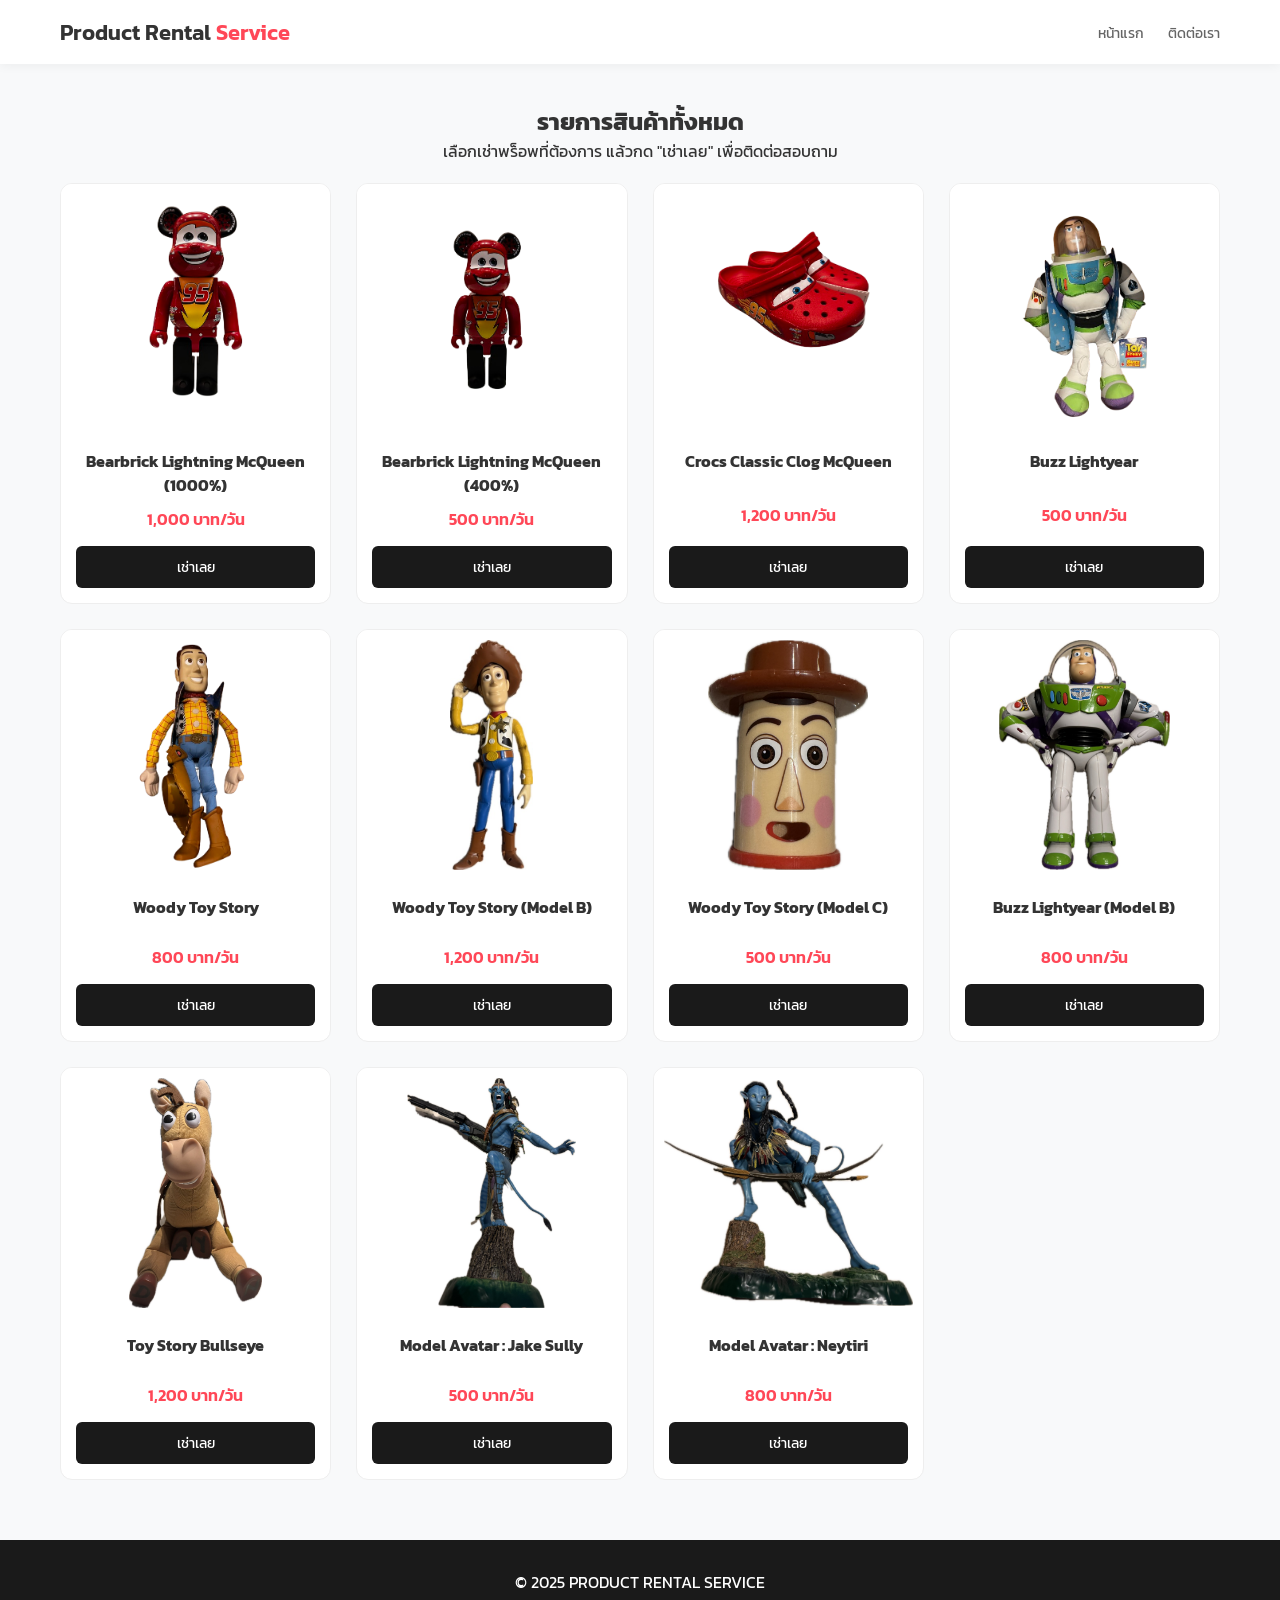
==== index.html @ fad5f52f "Add files via upload" ====
<!DOCTYPE html>
<html lang="th">
<head>
  <meta charset="UTF-8">
  <meta name="viewport" content="width=device-width, initial-scale=1.0">
  <title>Product Rental Store | บริการเช่าพร็อพถ่ายรูป</title>
  <link rel="stylesheet" href="style.css">
  <link href="https://fonts.googleapis.com/css2?family=Kanit:wght@300;400;600&display=swap" rel="stylesheet">
</head>
<body>
  <header>
    <div class="container header-flex">
      <h1>Product Rental <span class="sub-title">Service</span></h1>
      <nav>
        <a href="index.html">หน้าแรก</a>
        <a href="contact.html">ติดต่อเรา</a>
      </nav>
    </div>
  </header>

  <main class="container">
    <section class="catalog-header">
      <h2>รายการสินค้าทั้งหมด</h2>
      <p>เลือกเช่าพร็อพที่ต้องการ แล้วกด "เช่าเลย" เพื่อติดต่อสอบถาม</p>
    </section>

    <div class="product-grid">
      <div class="product-card">
        <div class="img-box"><img src="t1.png" alt="Bearbrick 1000%"></div>
        <div class="info">
          <h3>Bearbrick Lightning McQueen (1000%)</h3>
          <p class="price">1,000 บาท/วัน</p>
          <a href="contact.html" class="btn">เช่าเลย</a>
        </div>
      </div>

      <div class="product-card">
        <div class="img-box"><img src="t4.png" alt="Bearbrick 400%"></div>
        <div class="info">
          <h3>Bearbrick Lightning McQueen (400%)</h3>
          <p class="price">500 บาท/วัน</p>
          <a href="contact.html" class="btn">เช่าเลย</a>
        </div>
      </div>

      <div class="product-card">
        <div class="img-box"><img src="t5.png" alt="Crocs"></div>
        <div class="info">
          <h3>Crocs Classic Clog McQueen</h3>
          <p class="price">1,200 บาท/วัน</p>
          <a href="contact.html" class="btn">เช่าเลย</a>
        </div>
      </div>

      <div class="product-card">
        <div class="img-box"><img src="t6.png" alt="Buzz"></div>
        <div class="info">
          <h3>Buzz Lightyear</h3>
          <p class="price">500 บาท/วัน</p>
          <a href="contact.html" class="btn">เช่าเลย</a>
        </div>
      </div>

      <div class="product-card">
        <div class="img-box"><img src="t7.png" alt="Woody"></div>
        <div class="info">
          <h3>Woody Toy Story</h3>
          <p class="price">800 บาท/วัน</p>
          <a href="contact.html" class="btn">เช่าเลย</a>
        </div>
      </div>

      <div class="product-card">
        <div class="img-box"><img src="t9.jpg" alt="Woody Model B"></div>
        <div class="info">
          <h3>Woody Toy Story (Model B)</h3>
          <p class="price">1,200 บาท/วัน</p>
          <a href="contact.html" class="btn">เช่าเลย</a>
        </div>
      </div>

      <div class="product-card">
        <div class="img-box"><img src="t10.jpg" alt="Woody Model C"></div>
        <div class="info">
          <h3>Woody Toy Story (Model C)</h3>
          <p class="price">500 บาท/วัน</p>
          <a href="contact.html" class="btn">เช่าเลย</a>
        </div>
      </div>

      <div class="product-card">
        <div class="img-box"><img src="t11.jpg" alt="Buzz Model B"></div>
        <div class="info">
          <h3>Buzz Lightyear (Model B)</h3>
          <p class="price">800 บาท/วัน</p>
          <a href="contact.html" class="btn">เช่าเลย</a>
        </div>
      </div>

      <div class="product-card">
        <div class="img-box"><img src="t12.jpg" alt="Bullseye"></div>
        <div class="info">
          <h3>Toy Story Bullseye</h3>
          <p class="price">1,200 บาท/วัน</p>
          <a href="contact.html" class="btn">เช่าเลย</a>
        </div>
      </div>

      <div class="product-card">
        <div class="img-box"><img src="t14.jpg" alt="Jake Sully"></div>
        <div class="info">
          <h3>Model Avatar : Jake Sully</h3>
          <p class="price">500 บาท/วัน</p>
          <a href="contact.html" class="btn">เช่าเลย</a>
        </div>
      </div>

      <div class="product-card">
        <div class="img-box"><img src="t13.jpg" alt="Neytiri"></div>
        <div class="info">
          <h3>Model Avatar : Neytiri</h3>
          <p class="price">800 บาท/วัน</p>
          <a href="contact.html" class="btn">เช่าเลย</a>
        </div>
      </div>
    </div>
  </main>

  <footer>
    <p>© 2025 PRODUCT RENTAL SERVICE</p>
  </footer>
</body>
</html>
---- style.css ----
/* การตั้งค่าพื้นฐาน */
* {
  margin: 0;
  padding: 0;
  box-sizing: border-box;
  font-family: 'Kanit', sans-serif;
}

body {
  background-color: #f8f9fa;
  color: #333;
}

.container {
  max-width: 1200px;
  margin: 0 auto;
  padding: 0 20px;
}

/* Header */
header {
  background-color: #fff;
  padding: 15px 0;
  box-shadow: 0 2px 10px rgba(0,0,0,0.05);
  position: sticky;
  top: 0;
  z-index: 1000;
}

.header-flex {
  display: flex;
  justify-content: space-between;
  align-items: center;
}

h1 {
  font-size: 1.4rem;
  font-weight: 600;
}

.sub-title { color: #ff4757; }

nav a {
  text-decoration: none;
  color: #666;
  margin-left: 20px;
  font-size: 0.9rem;
  transition: 0.3s;
}

nav a:hover { color: #ff4757; }

/* Grid System */
.catalog-header {
  text-align: center;
  padding: 40px 0 20px;
}

.product-grid {
  display: grid;
  grid-template-columns: repeat(auto-fill, minmax(250px, 1fr));
  gap: 25px;
  padding-bottom: 60px;
}

/* Card Design */
.product-card {
  background: #fff;
  border-radius: 12px;
  border: 1px solid #eee;
  overflow: hidden;
  transition: 0.3s;
  display: flex;
  flex-direction: column;
}

.product-card:hover {
  transform: translateY(-5px);
  box-shadow: 0 10px 20px rgba(0,0,0,0.08);
}

/* แก้ปัญหารูปสูงไม่เท่ากัน */
.img-box {
  width: 100%;
  height: 250px; 
  background-color: #fff;
  display: flex;
  align-items: center;
  justify-content: center;
  padding: 10px;
}

.img-box img {
  max-width: 100%;
  max-height: 100%;
  object-fit: contain;
}

.info {
  padding: 15px;
  text-align: center;
  flex-grow: 1;
  display: flex;
  flex-direction: column;
  justify-content: space-between;
}

.info h3 {
  font-size: 1rem;
  margin-bottom: 10px;
  min-height: 2.5em; /* ล็อคความสูงชื่อสินค้า */
  overflow: hidden;
}

.price {
  font-weight: 600;
  color: #ff4757;
  margin-bottom: 15px;
}

.btn {
  display: block;
  background: #1a1a1a;
  color: #fff;
  text-decoration: none;
  padding: 10px;
  border-radius: 6px;
  transition: 0.3s;
  font-size: 0.9rem;
}

.btn:hover { background: #ff4757; }

footer {
  text-align: center;
  padding: 30px;
  background: #1a1a1a;
  color: #fff;
}

/* Contact Page Styles */
.contact-wrapper {
  display: grid;
  grid-template-columns: 1fr 2fr;
  gap: 40px;
  margin-bottom: 60px;
}

.contact-card-info {
  background: #fff;
  padding: 30px;
  border-radius: 12px;
  box-shadow: 0 4px 15px rgba(0,0,0,0.05);
}

.info-item {
  margin-bottom: 25px;
}

.info-item h3 {
  font-size: 1.1rem;
  margin-bottom: 5px;
  color: #1a1a1a;
}

.info-item p, .info-item a {
  color: #666;
  text-decoration: none;
  font-size: 1rem;
}

.info-item a:hover {
  color: #ff4757;
}

.map-section h3 {
  margin-bottom: 15px;
}

.map-container {
  border-radius: 12px;
  overflow: hidden;
  box-shadow: 0 4px 15px rgba(0,0,0,0.05);
}

/* ปรับให้รองรับมือถือ */
@media (max-width: 768px) {
  .contact-wrapper {
    grid-template-columns: 1fr;
  }
}

/* Payment Page Styles */
.payment-container {
  display: grid;
  grid-template-columns: 1fr 1fr;
  gap: 40px;
  background: #fff;
  padding: 40px;
  border-radius: 15px;
  box-shadow: 0 4px 20px rgba(0,0,0,0.08);
  margin-bottom: 60px;
  align-items: center;
}

.qr-section {
  text-align: center;
  border-right: 1px solid #eee;
  padding-right: 40px;
}

.promptpay-logo img {
  width: 180px;
  margin-bottom: 20px;
}

.qr-box {
  background: #fcfcfc;
  padding: 20px;
  border: 2px solid #00467F; /* สีน้ำเงิน PromptPay */
  border-radius: 10px;
  display: inline-block;
  margin-bottom: 15px;
}

.qr-box img {
  width: 250px;
  height: 250px;
  display: block;
}

.account-name {
  font-size: 1.1rem;
  color: #333;
}

.instruction-card h3 {
  margin-bottom: 15px;
  color: #00467F;
}

.instruction-card ol {
  padding-left: 20px;
  color: #555;
  line-height: 2;
}

.contact-fast {
  margin-top: 30px;
  padding-top: 20px;
  border-top: 1px dashed #ccc;
}

.btn.secondary {
  background: #f0f0f0;
  color: #333;
  margin-top: 20px;
}

.btn.secondary:hover {
  background: #e0e0e0;
}

/* Responsive สำหรับมือถือ */
@media (max-width: 768px) {
  .payment-container {
    grid-template-columns: 1fr;
    padding: 20px;
  }
  .qr-section {
    border-right: none;
    padding-right: 0;
    border-bottom: 1px solid #eee;
    padding-bottom: 30px;
  }
}

/* ปุ่ม Line เฉพาะหน้า Contact */
.line-btn {
  display: inline-block;
  background-color: #00b900;
  color: #fff !important;
  text-decoration: none;
  padding: 12px 25px;
  border-radius: 8px;
  font-weight: 600;
  text-align: center;
  width: 100%;
  transition: 0.3s;
}

.line-btn:hover {
  background-color: #009900;
  transform: scale(1.02);
}
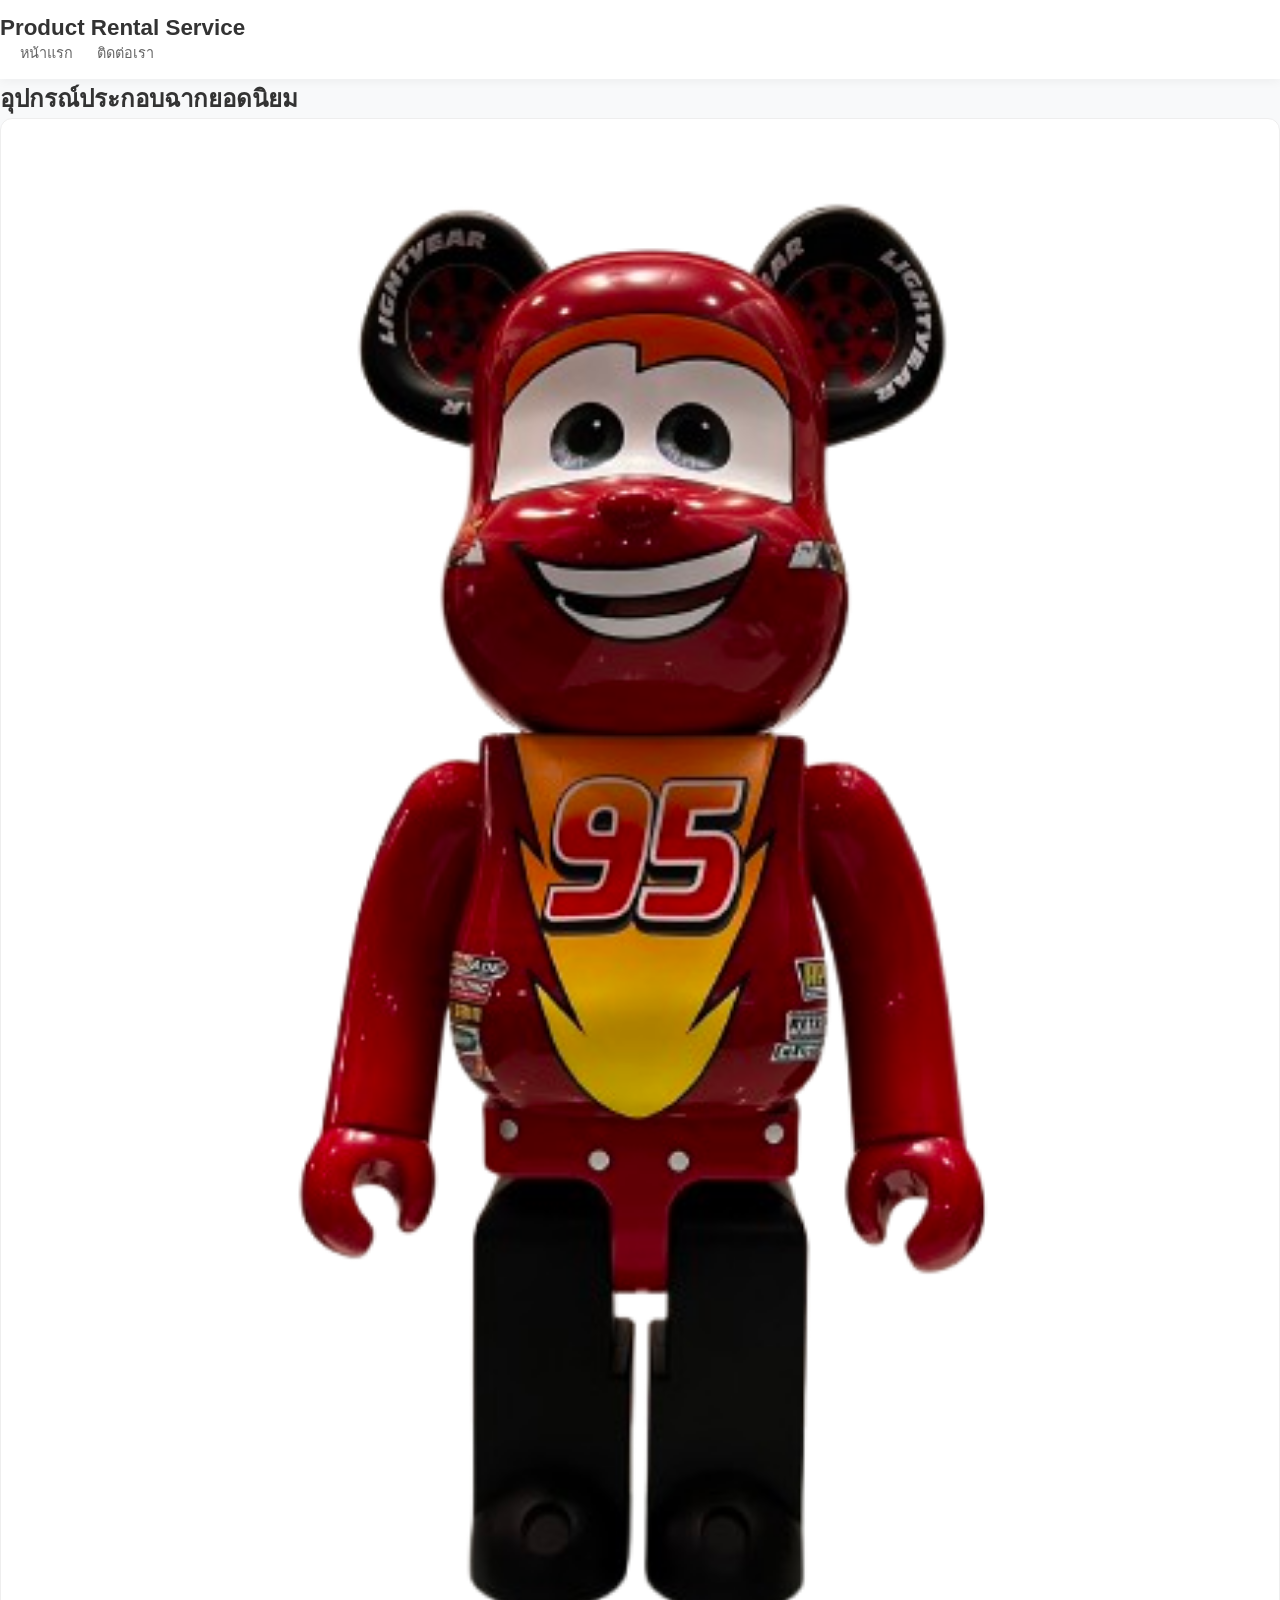
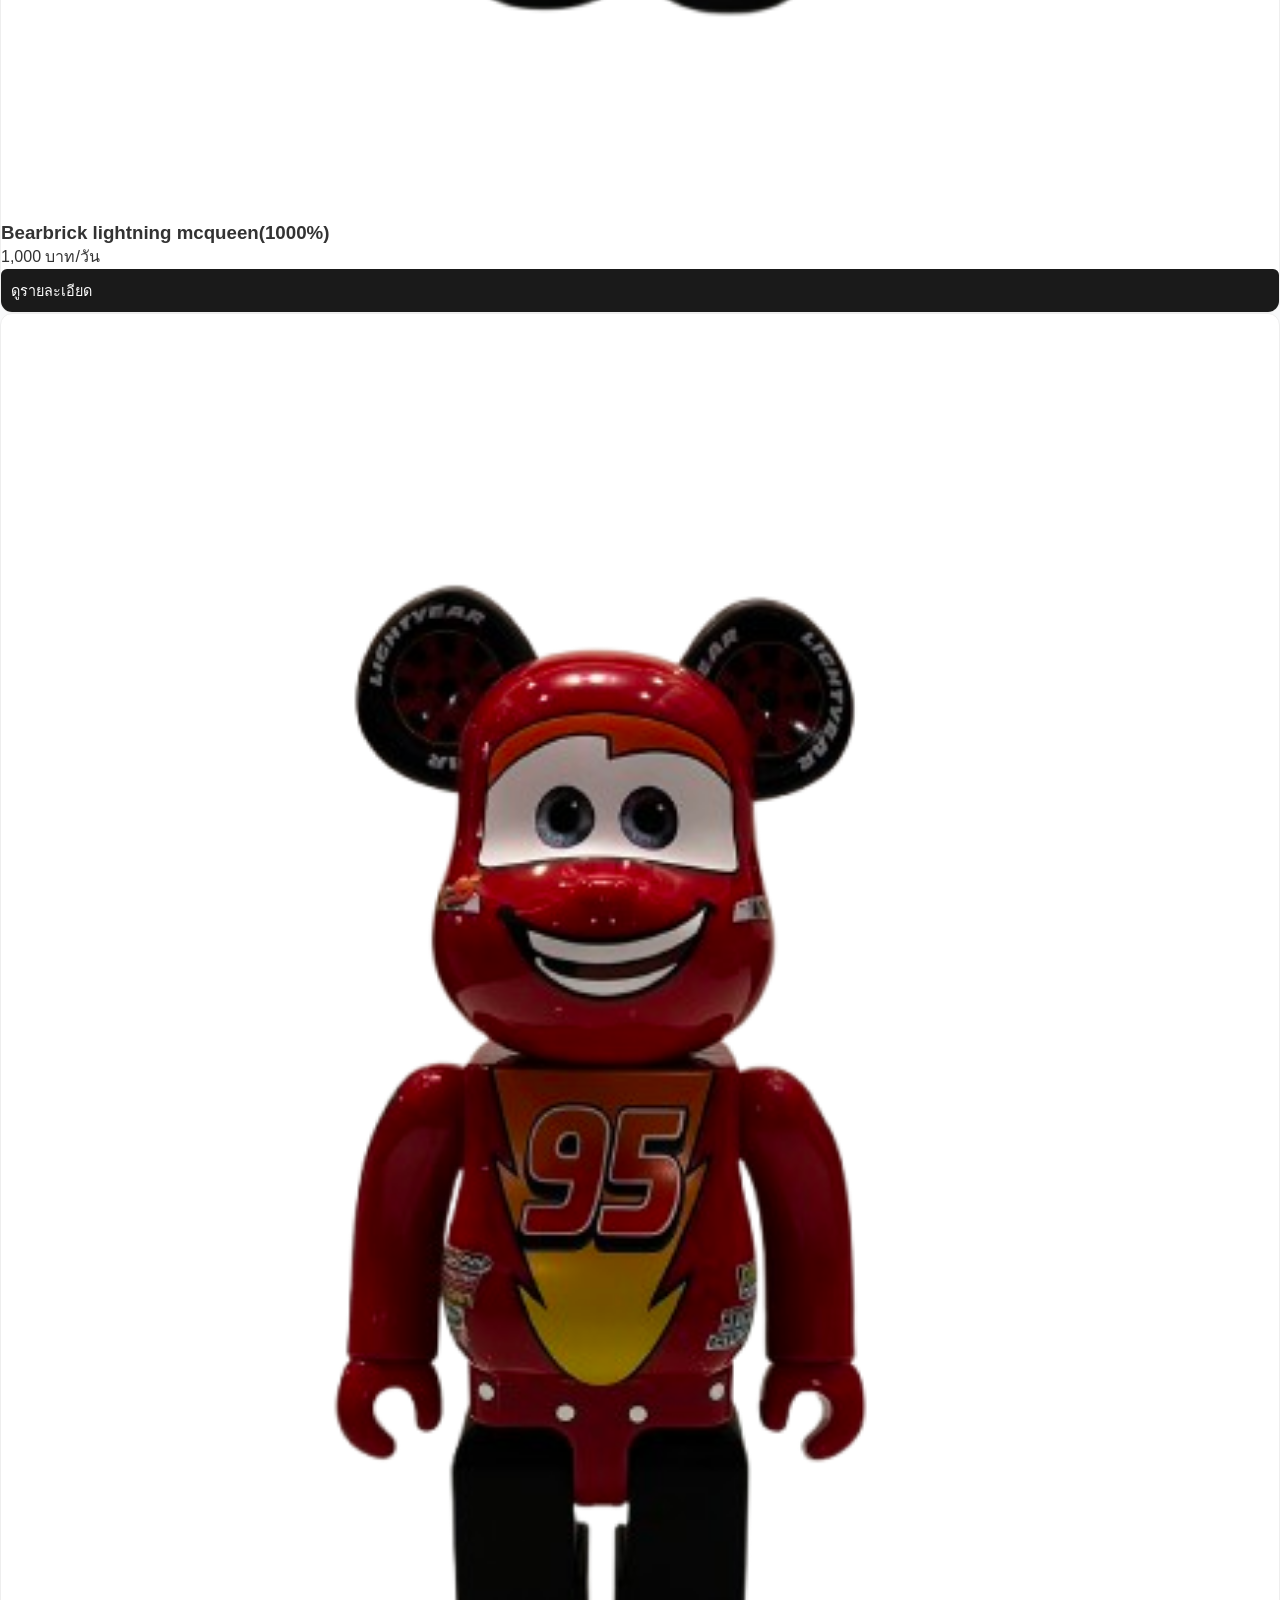
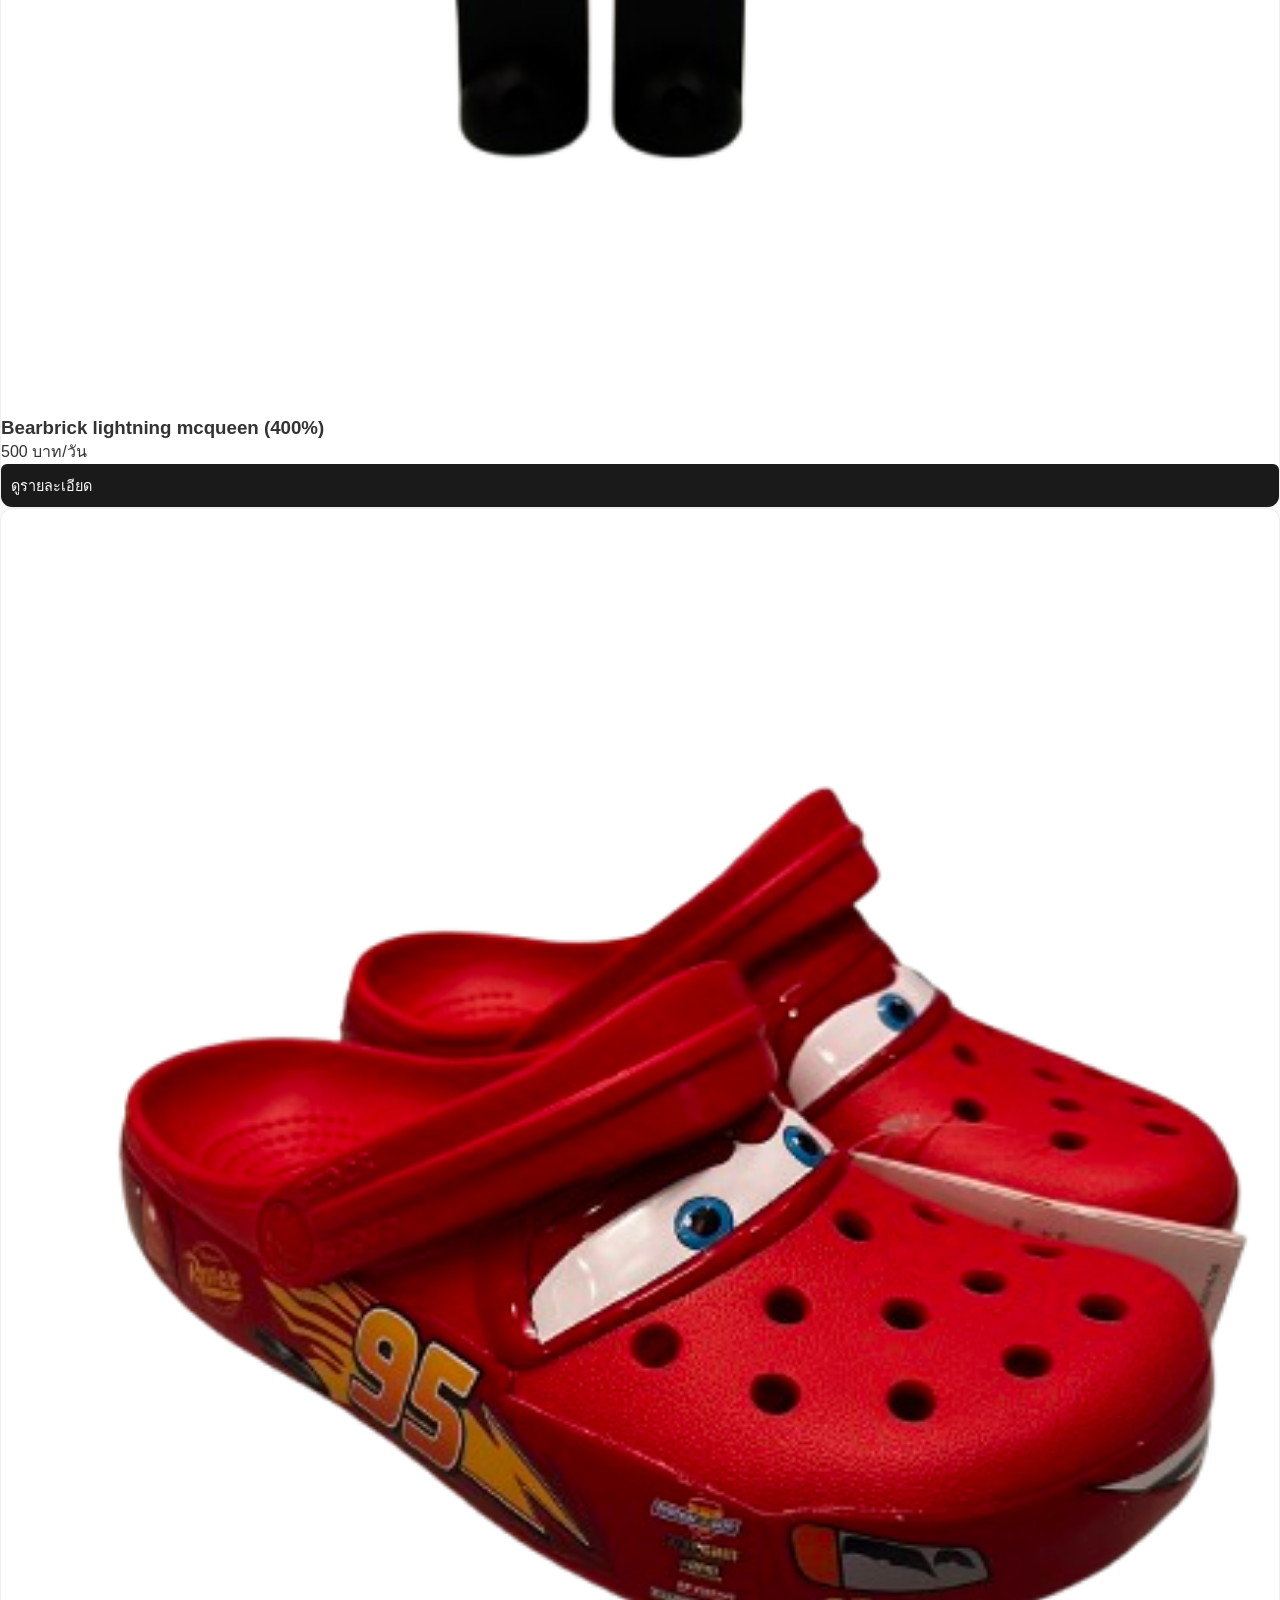
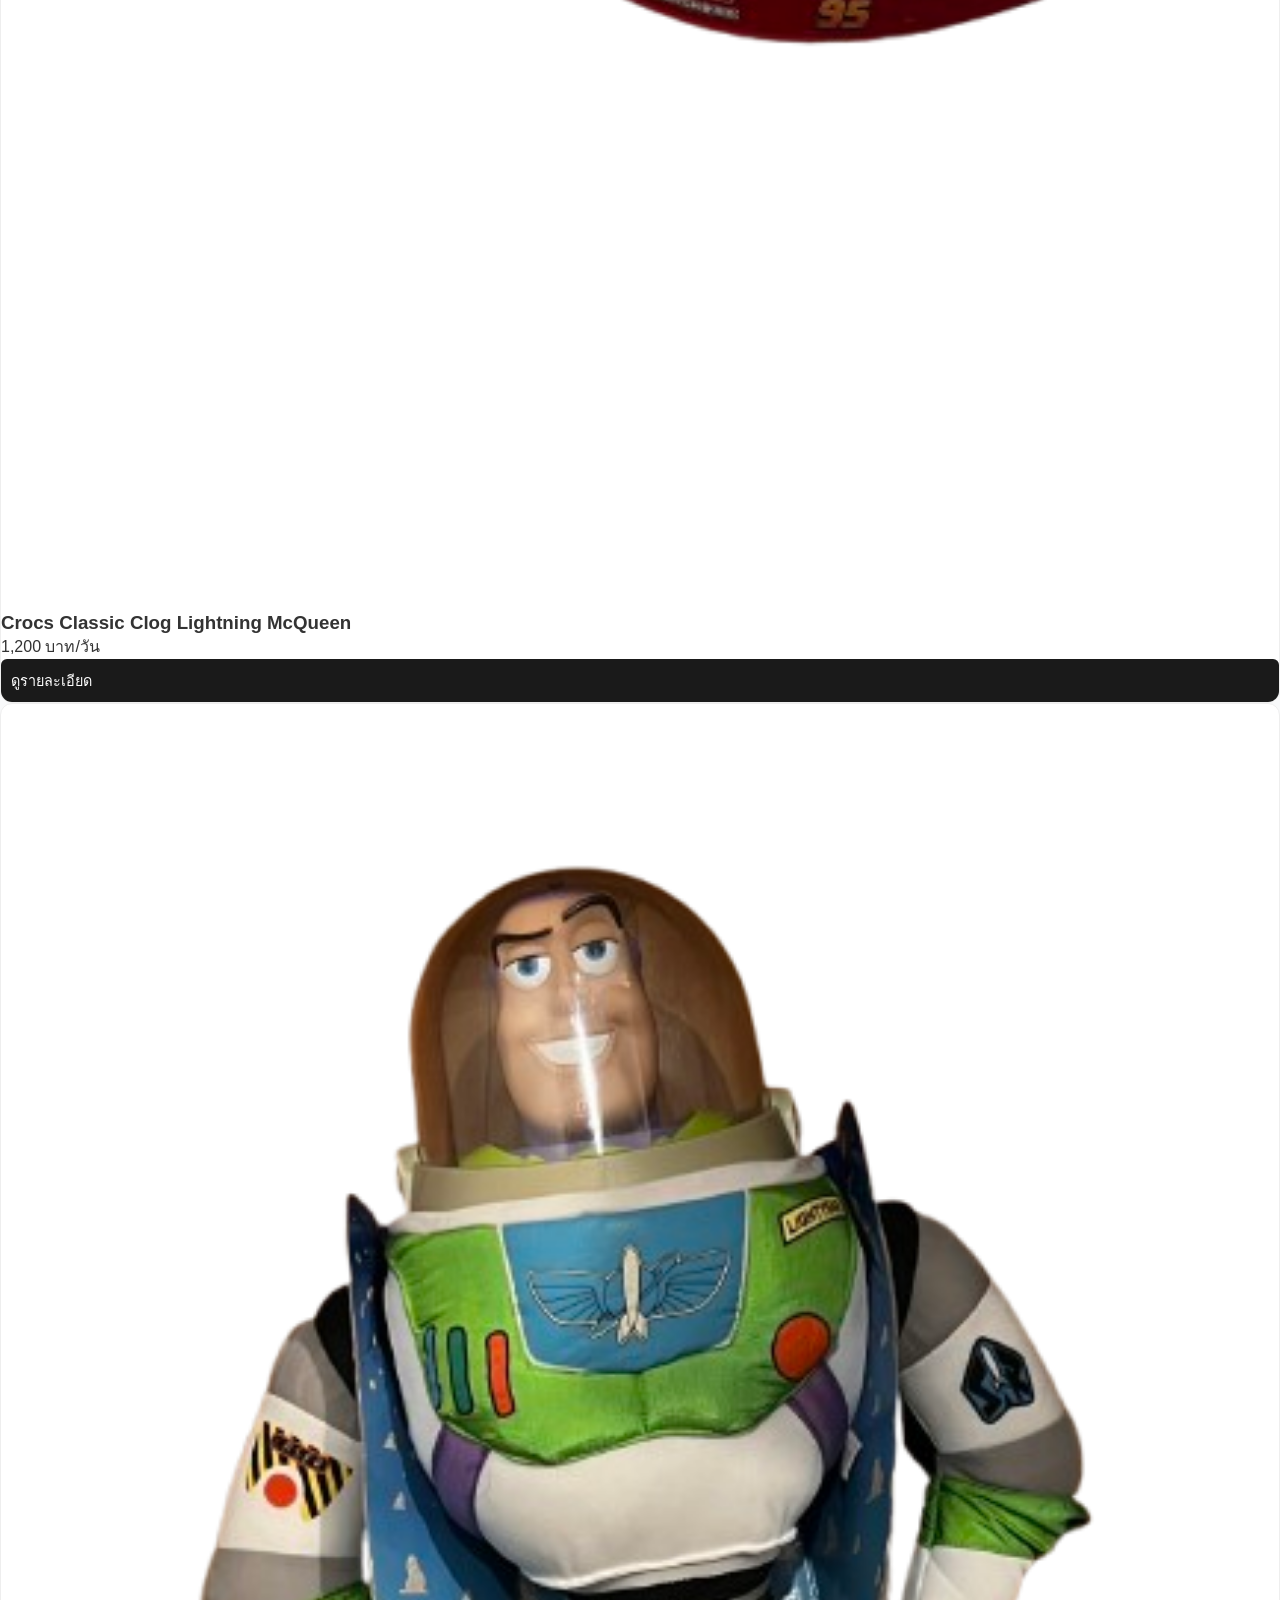
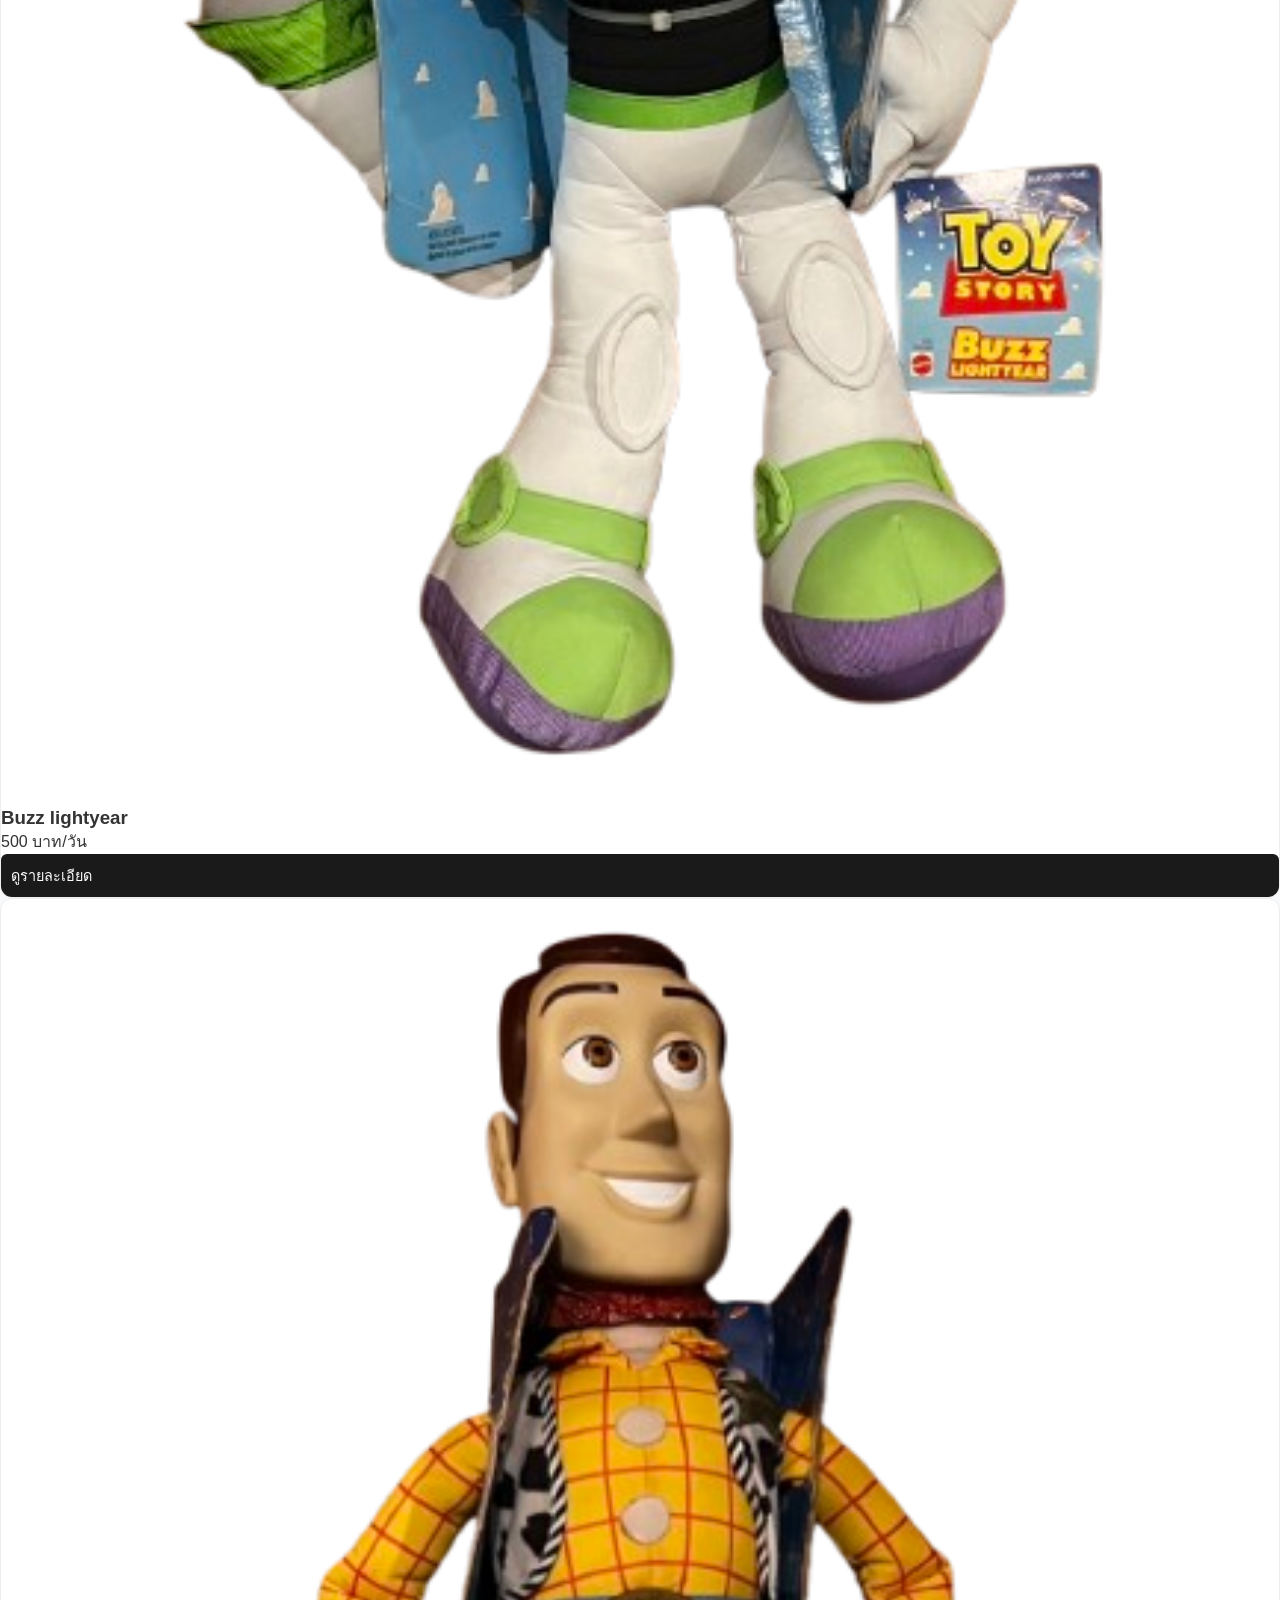
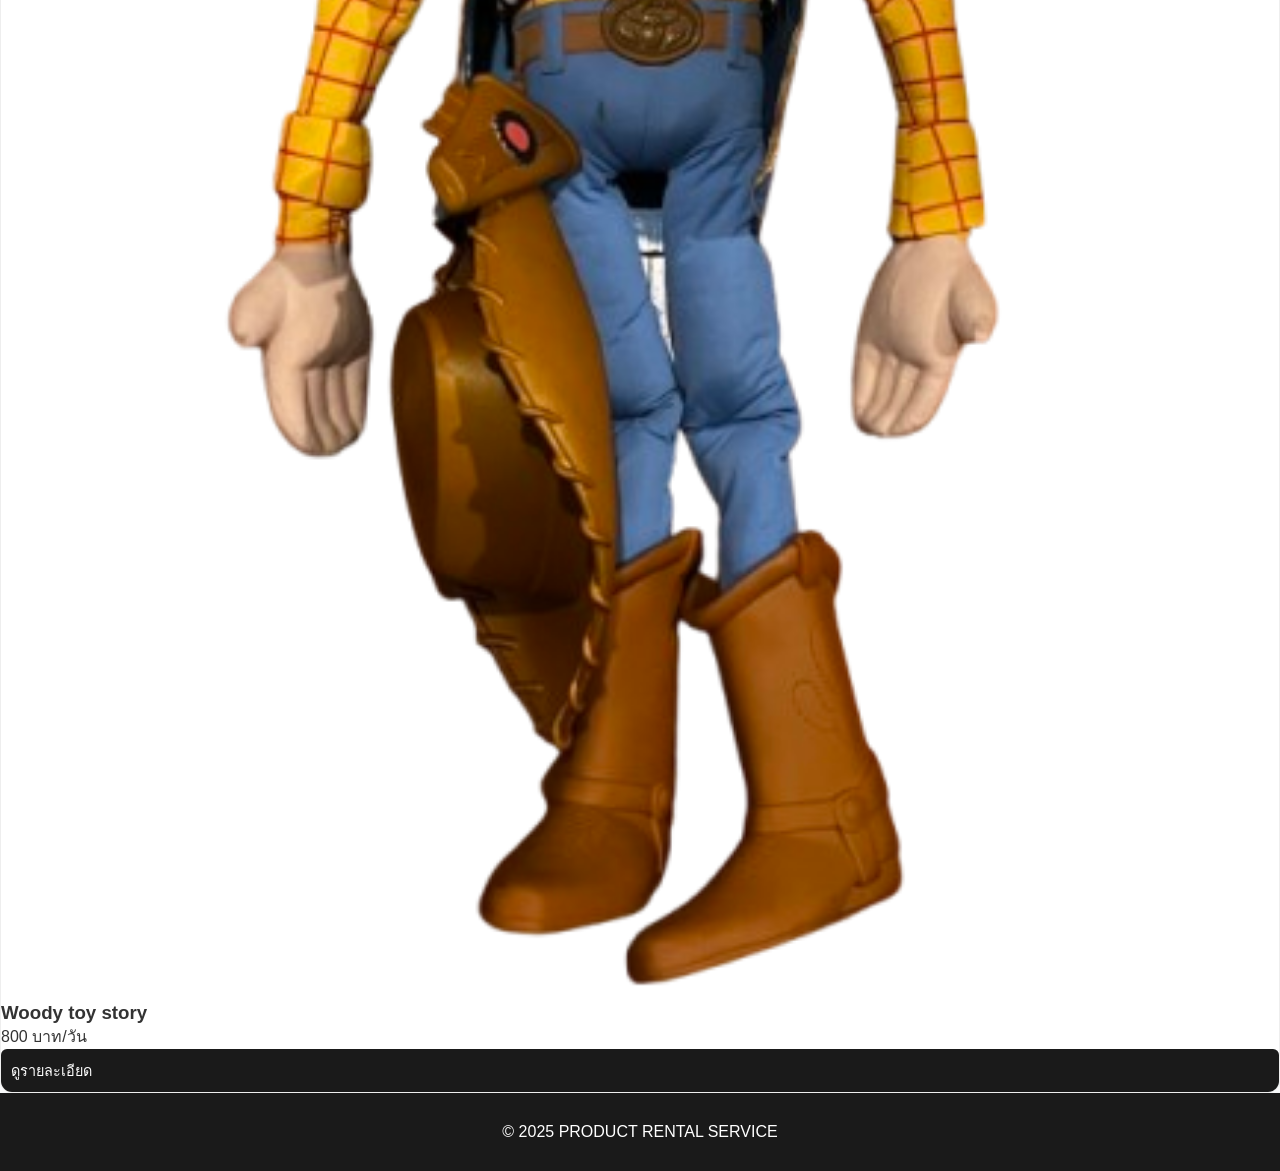
==== commit f5f08017: "Add files via upload" ====
--- a/index.html
+++ b/index.html
@@ -2,129 +2,58 @@
 <html lang="th">
 <head>
   <meta charset="UTF-8">
-  <meta name="viewport" content="width=device-width, initial-scale=1.0">
-  <title>Product Rental Store | บริการเช่าพร็อพถ่ายรูป</title>
+  <title>Product Rental Service | หน้าแรก</title>
   <link rel="stylesheet" href="style.css">
-  <link href="https://fonts.googleapis.com/css2?family=Kanit:wght@300;400;600&display=swap" rel="stylesheet">
 </head>
 <body>
   <header>
-    <div class="container header-flex">
-      <h1>Product Rental <span class="sub-title">Service</span></h1>
-      <nav>
-        <a href="index.html">หน้าแรก</a>
-        <a href="contact.html">ติดต่อเรา</a>
-      </nav>
-    </div>
+    <h1>Product Rental Service</h1>
+    <nav>
+      <a href="index.html">หน้าแรก</a>
+      <a href="contact.html">ติดต่อเรา</a>
+    </nav>
   </header>
 
-  <main class="container">
-    <section class="catalog-header">
-      <h2>รายการสินค้าทั้งหมด</h2>
-      <p>เลือกเช่าพร็อพที่ต้องการ แล้วกด "เช่าเลย" เพื่อติดต่อสอบถาม</p>
-    </section>
+  <section class="banner">
+    <h2>อุปกรณ์ประกอบฉากยอดนิยม</h2>
+  </section>
 
-    <div class="product-grid">
-      <div class="product-card">
-        <div class="img-box"><img src="t1.png" alt="Bearbrick 1000%"></div>
-        <div class="info">
-          <h3>Bearbrick Lightning McQueen (1000%)</h3>
-          <p class="price">1,000 บาท/วัน</p>
-          <a href="contact.html" class="btn">เช่าเลย</a>
-        </div>
-      </div>
+  <section class="products">
+    <div class="product-card">
+      <img src="t1.png" alt="Bearbrick 1000%">
+      <h3>Bearbrick lightning mcqueen(1000%)</h3>
+      <p>1,000 บาท/วัน</p>
+      <a href="product.html" class="btn">ดูรายละเอียด</a>
+    </div>
 
-      <div class="product-card">
-        <div class="img-box"><img src="t4.png" alt="Bearbrick 400%"></div>
-        <div class="info">
-          <h3>Bearbrick Lightning McQueen (400%)</h3>
-          <p class="price">500 บาท/วัน</p>
-          <a href="contact.html" class="btn">เช่าเลย</a>
-        </div>
-      </div>
+    <div class="product-card">
+      <img src="t4.png" alt="Bearbrick 400%">
+      <h3>Bearbrick lightning mcqueen (400%)</h3>
+      <p>500 บาท/วัน</p>
+      <a href="product.html" class="btn">ดูรายละเอียด</a>
+    </div>
 
-      <div class="product-card">
-        <div class="img-box"><img src="t5.png" alt="Crocs"></div>
-        <div class="info">
-          <h3>Crocs Classic Clog McQueen</h3>
-          <p class="price">1,200 บาท/วัน</p>
-          <a href="contact.html" class="btn">เช่าเลย</a>
-        </div>
-      </div>
+    <div class="product-card">
+      <img src="t5.png" alt="Crocs">
+      <h3>Crocs Classic Clog Lightning McQueen</h3>
+      <p>1,200 บาท/วัน</p>
+      <a href="product.html" class="btn">ดูรายละเอียด</a>
+    </div>
 
-      <div class="product-card">
-        <div class="img-box"><img src="t6.png" alt="Buzz"></div>
-        <div class="info">
-          <h3>Buzz Lightyear</h3>
-          <p class="price">500 บาท/วัน</p>
-          <a href="contact.html" class="btn">เช่าเลย</a>
-        </div>
-      </div>
+    <div class="product-card">
+      <img src="t6.png" alt="Buzz">
+      <h3>Buzz lightyear</h3>
+      <p>500 บาท/วัน</p>
+      <a href="product.html" class="btn">ดูรายละเอียด</a>
+    </div>
 
-      <div class="product-card">
-        <div class="img-box"><img src="t7.png" alt="Woody"></div>
-        <div class="info">
-          <h3>Woody Toy Story</h3>
-          <p class="price">800 บาท/วัน</p>
-          <a href="contact.html" class="btn">เช่าเลย</a>
-        </div>
-      </div>
-
-      <div class="product-card">
-        <div class="img-box"><img src="t9.jpg" alt="Woody Model B"></div>
-        <div class="info">
-          <h3>Woody Toy Story (Model B)</h3>
-          <p class="price">1,200 บาท/วัน</p>
-          <a href="contact.html" class="btn">เช่าเลย</a>
-        </div>
-      </div>
-
-      <div class="product-card">
-        <div class="img-box"><img src="t10.jpg" alt="Woody Model C"></div>
-        <div class="info">
-          <h3>Woody Toy Story (Model C)</h3>
-          <p class="price">500 บาท/วัน</p>
-          <a href="contact.html" class="btn">เช่าเลย</a>
-        </div>
-      </div>
-
-      <div class="product-card">
-        <div class="img-box"><img src="t11.jpg" alt="Buzz Model B"></div>
-        <div class="info">
-          <h3>Buzz Lightyear (Model B)</h3>
-          <p class="price">800 บาท/วัน</p>
-          <a href="contact.html" class="btn">เช่าเลย</a>
-        </div>
-      </div>
-
-      <div class="product-card">
-        <div class="img-box"><img src="t12.jpg" alt="Bullseye"></div>
-        <div class="info">
-          <h3>Toy Story Bullseye</h3>
-          <p class="price">1,200 บาท/วัน</p>
-          <a href="contact.html" class="btn">เช่าเลย</a>
-        </div>
-      </div>
-
-      <div class="product-card">
-        <div class="img-box"><img src="t14.jpg" alt="Jake Sully"></div>
-        <div class="info">
-          <h3>Model Avatar : Jake Sully</h3>
-          <p class="price">500 บาท/วัน</p>
-          <a href="contact.html" class="btn">เช่าเลย</a>
-        </div>
-      </div>
-
-      <div class="product-card">
-        <div class="img-box"><img src="t13.jpg" alt="Neytiri"></div>
-        <div class="info">
-          <h3>Model Avatar : Neytiri</h3>
-          <p class="price">800 บาท/วัน</p>
-          <a href="contact.html" class="btn">เช่าเลย</a>
-        </div>
-      </div>
+    <div class="product-card">
+      <img src="t7.png" alt="Woody">
+      <h3>Woody toy story</h3>
+      <p>800 บาท/วัน</p>
+      <a href="product.html" class="btn">ดูรายละเอียด</a>
     </div>
-  </main>
+  </section>
 
   <footer>
     <p>© 2025 PRODUCT RENTAL SERVICE</p>
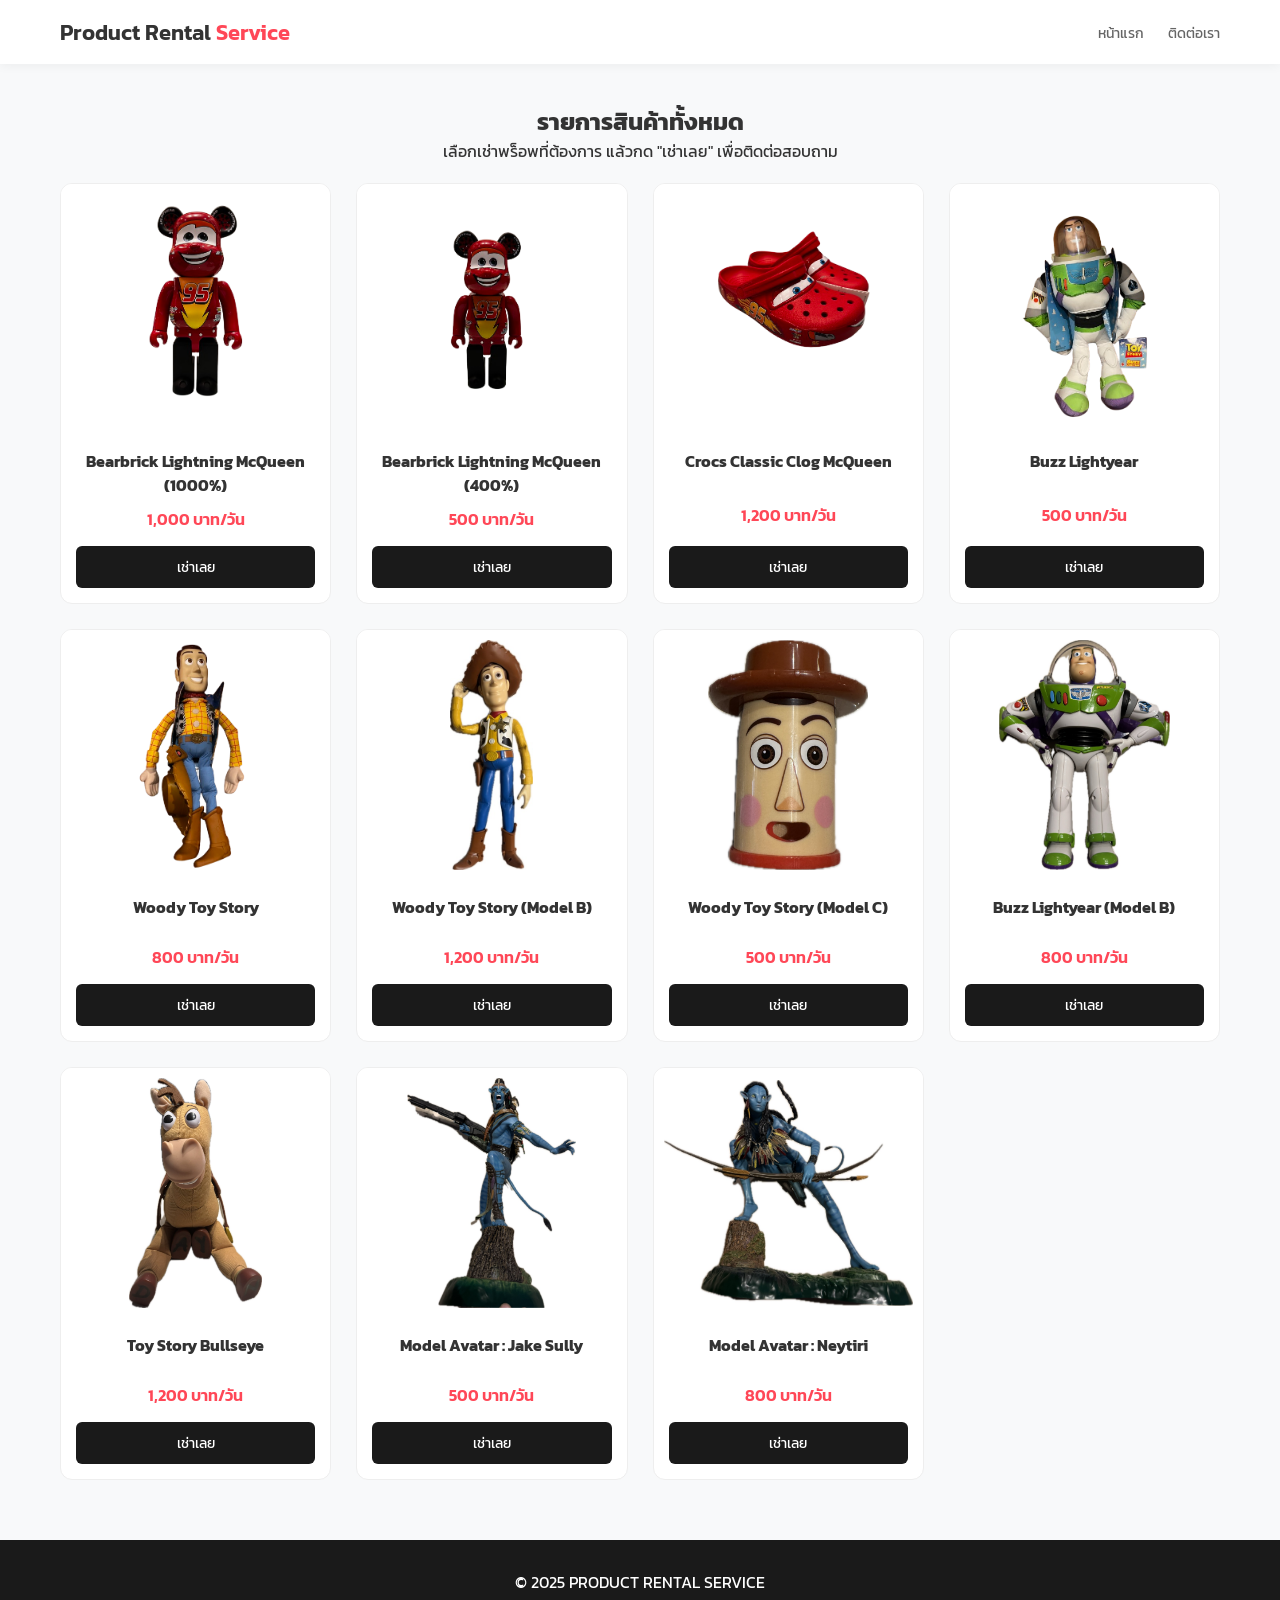
==== commit 3dfcc749: "Add files via upload" ====
--- a/index.html
+++ b/index.html
@@ -2,58 +2,129 @@
 <html lang="th">
 <head>
   <meta charset="UTF-8">
-  <title>Product Rental Service | หน้าแรก</title>
+  <meta name="viewport" content="width=device-width, initial-scale=1.0">
+  <title>Product Rental Store | บริการเช่าพร็อพถ่ายรูป</title>
   <link rel="stylesheet" href="style.css">
+  <link href="https://fonts.googleapis.com/css2?family=Kanit:wght@300;400;600&display=swap" rel="stylesheet">
 </head>
 <body>
   <header>
-    <h1>Product Rental Service</h1>
-    <nav>
-      <a href="index.html">หน้าแรก</a>
-      <a href="contact.html">ติดต่อเรา</a>
-    </nav>
+    <div class="container header-flex">
+      <h1>Product Rental <span class="sub-title">Service</span></h1>
+      <nav>
+        <a href="index.html">หน้าแรก</a>
+        <a href="contact.html">ติดต่อเรา</a>
+      </nav>
+    </div>
   </header>
 
-  <section class="banner">
-    <h2>อุปกรณ์ประกอบฉากยอดนิยม</h2>
-  </section>
+  <main class="container">
+    <section class="catalog-header">
+      <h2>รายการสินค้าทั้งหมด</h2>
+      <p>เลือกเช่าพร็อพที่ต้องการ แล้วกด "เช่าเลย" เพื่อติดต่อสอบถาม</p>
+    </section>
 
-  <section class="products">
-    <div class="product-card">
-      <img src="t1.png" alt="Bearbrick 1000%">
-      <h3>Bearbrick lightning mcqueen(1000%)</h3>
-      <p>1,000 บาท/วัน</p>
-      <a href="product.html" class="btn">ดูรายละเอียด</a>
+    <div class="product-grid">
+      <div class="product-card">
+        <div class="img-box"><img src="t1.png" alt="Bearbrick 1000%"></div>
+        <div class="info">
+          <h3>Bearbrick Lightning McQueen (1000%)</h3>
+          <p class="price">1,000 บาท/วัน</p>
+          <a href="contact.html" class="btn">เช่าเลย</a>
+        </div>
+      </div>
+
+      <div class="product-card">
+        <div class="img-box"><img src="t4.png" alt="Bearbrick 400%"></div>
+        <div class="info">
+          <h3>Bearbrick Lightning McQueen (400%)</h3>
+          <p class="price">500 บาท/วัน</p>
+          <a href="contact.html" class="btn">เช่าเลย</a>
+        </div>
+      </div>
+
+      <div class="product-card">
+        <div class="img-box"><img src="t5.png" alt="Crocs"></div>
+        <div class="info">
+          <h3>Crocs Classic Clog McQueen</h3>
+          <p class="price">1,200 บาท/วัน</p>
+          <a href="contact.html" class="btn">เช่าเลย</a>
+        </div>
+      </div>
+
+      <div class="product-card">
+        <div class="img-box"><img src="t6.png" alt="Buzz"></div>
+        <div class="info">
+          <h3>Buzz Lightyear</h3>
+          <p class="price">500 บาท/วัน</p>
+          <a href="contact.html" class="btn">เช่าเลย</a>
+        </div>
+      </div>
+
+      <div class="product-card">
+        <div class="img-box"><img src="t7.png" alt="Woody"></div>
+        <div class="info">
+          <h3>Woody Toy Story</h3>
+          <p class="price">800 บาท/วัน</p>
+          <a href="contact.html" class="btn">เช่าเลย</a>
+        </div>
+      </div>
+
+      <div class="product-card">
+        <div class="img-box"><img src="t9.jpg" alt="Woody Model B"></div>
+        <div class="info">
+          <h3>Woody Toy Story (Model B)</h3>
+          <p class="price">1,200 บาท/วัน</p>
+          <a href="contact.html" class="btn">เช่าเลย</a>
+        </div>
+      </div>
+
+      <div class="product-card">
+        <div class="img-box"><img src="t10.jpg" alt="Woody Model C"></div>
+        <div class="info">
+          <h3>Woody Toy Story (Model C)</h3>
+          <p class="price">500 บาท/วัน</p>
+          <a href="contact.html" class="btn">เช่าเลย</a>
+        </div>
+      </div>
+
+      <div class="product-card">
+        <div class="img-box"><img src="t11.jpg" alt="Buzz Model B"></div>
+        <div class="info">
+          <h3>Buzz Lightyear (Model B)</h3>
+          <p class="price">800 บาท/วัน</p>
+          <a href="contact.html" class="btn">เช่าเลย</a>
+        </div>
+      </div>
+
+      <div class="product-card">
+        <div class="img-box"><img src="t12.jpg" alt="Bullseye"></div>
+        <div class="info">
+          <h3>Toy Story Bullseye</h3>
+          <p class="price">1,200 บาท/วัน</p>
+          <a href="contact.html" class="btn">เช่าเลย</a>
+        </div>
+      </div>
+
+      <div class="product-card">
+        <div class="img-box"><img src="t14.jpg" alt="Jake Sully"></div>
+        <div class="info">
+          <h3>Model Avatar : Jake Sully</h3>
+          <p class="price">500 บาท/วัน</p>
+          <a href="contact.html" class="btn">เช่าเลย</a>
+        </div>
+      </div>
+
+      <div class="product-card">
+        <div class="img-box"><img src="t13.jpg" alt="Neytiri"></div>
+        <div class="info">
+          <h3>Model Avatar : Neytiri</h3>
+          <p class="price">800 บาท/วัน</p>
+          <a href="contact.html" class="btn">เช่าเลย</a>
+        </div>
+      </div>
     </div>
-
-    <div class="product-card">
-      <img src="t4.png" alt="Bearbrick 400%">
-      <h3>Bearbrick lightning mcqueen (400%)</h3>
-      <p>500 บาท/วัน</p>
-      <a href="product.html" class="btn">ดูรายละเอียด</a>
-    </div>
-
-    <div class="product-card">
-      <img src="t5.png" alt="Crocs">
-      <h3>Crocs Classic Clog Lightning McQueen</h3>
-      <p>1,200 บาท/วัน</p>
-      <a href="product.html" class="btn">ดูรายละเอียด</a>
-    </div>
-
-    <div class="product-card">
-      <img src="t6.png" alt="Buzz">
-      <h3>Buzz lightyear</h3>
-      <p>500 บาท/วัน</p>
-      <a href="product.html" class="btn">ดูรายละเอียด</a>
-    </div>
-
-    <div class="product-card">
-      <img src="t7.png" alt="Woody">
-      <h3>Woody toy story</h3>
-      <p>800 บาท/วัน</p>
-      <a href="product.html" class="btn">ดูรายละเอียด</a>
-    </div>
-  </section>
+  </main>
 
   <footer>
     <p>© 2025 PRODUCT RENTAL SERVICE</p>
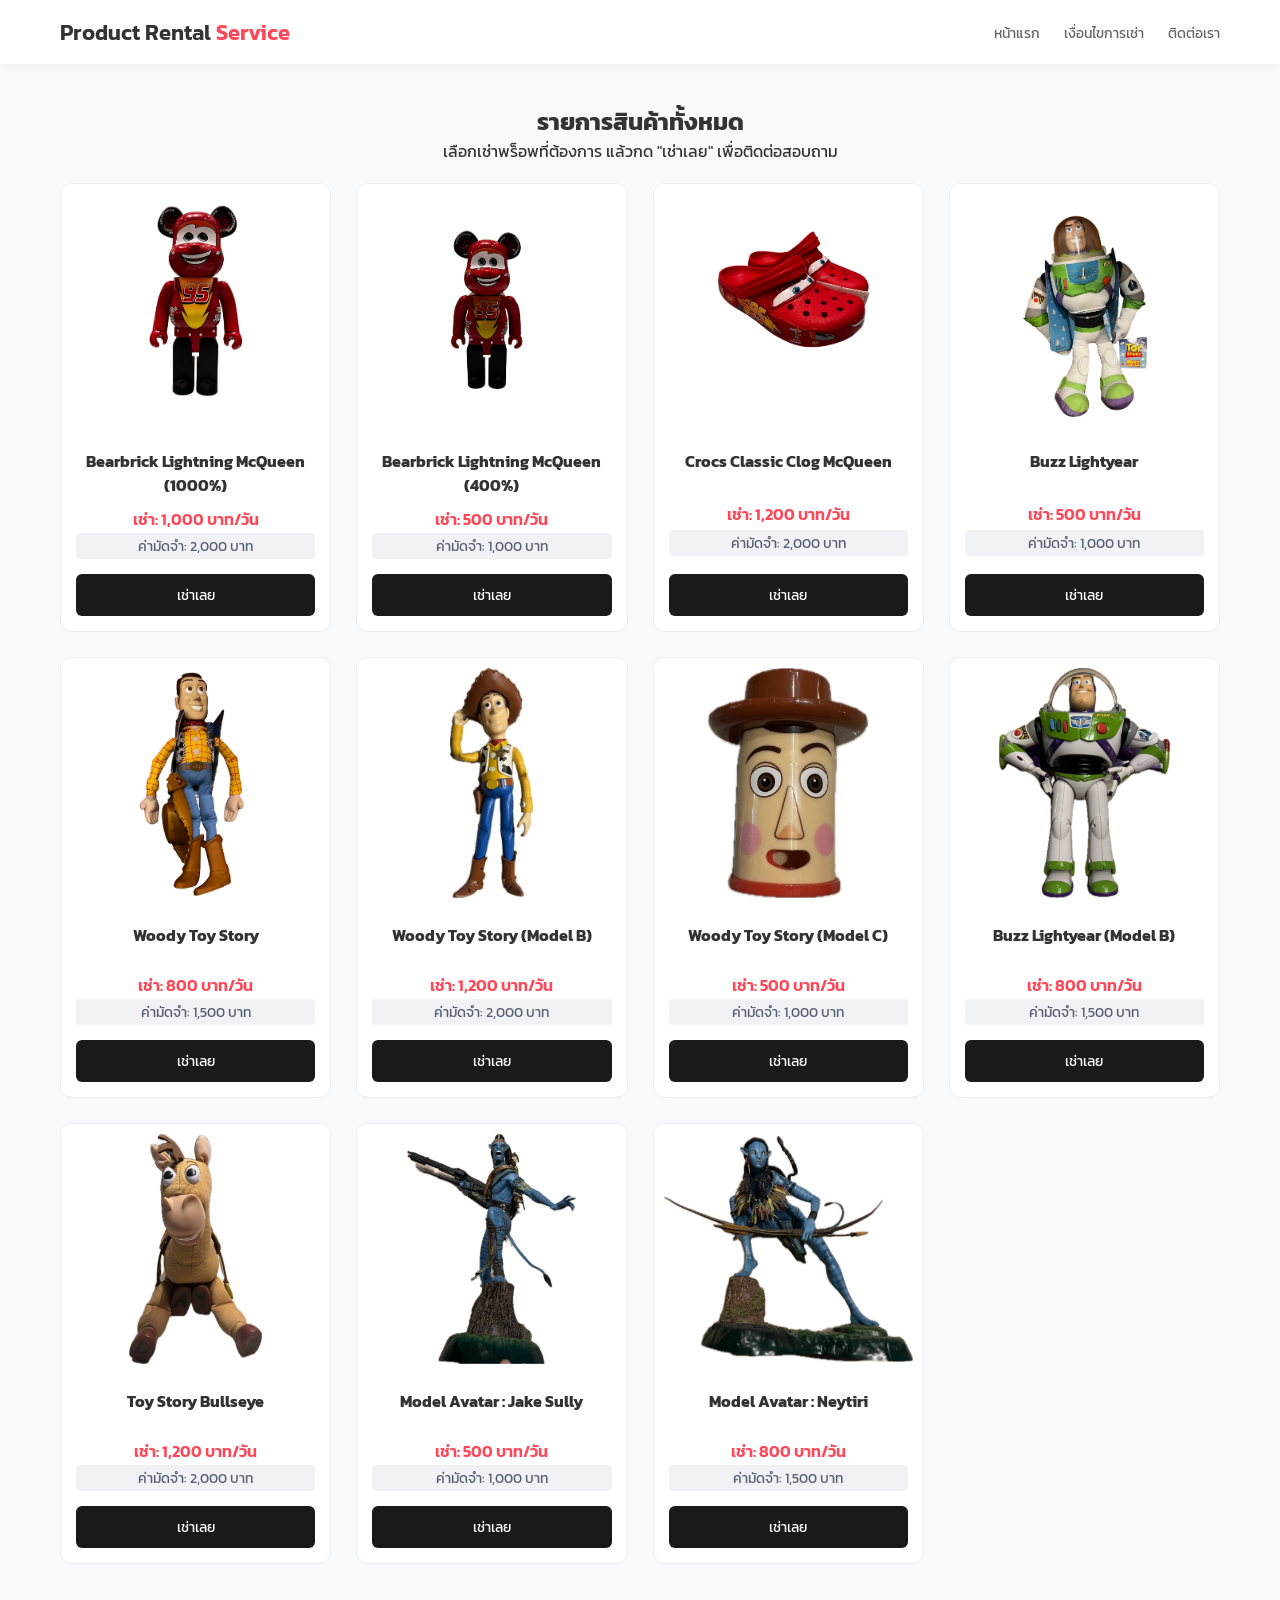
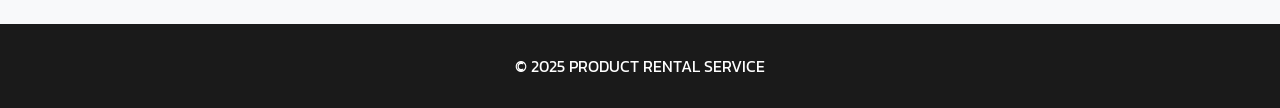
==== commit ba3b3285: "Add files via upload" ====
--- a/index.html
+++ b/index.html
@@ -13,6 +13,7 @@
       <h1>Product Rental <span class="sub-title">Service</span></h1>
       <nav>
         <a href="index.html">หน้าแรก</a>
+        <a href="terms.html">เงื่อนไขการเช่า</a>
         <a href="contact.html">ติดต่อเรา</a>
       </nav>
     </div>
@@ -25,104 +26,17 @@
     </section>
 
     <div class="product-grid">
-      <div class="product-card">
-        <div class="img-box"><img src="t1.png" alt="Bearbrick 1000%"></div>
-        <div class="info">
-          <h3>Bearbrick Lightning McQueen (1000%)</h3>
-          <p class="price">1,000 บาท/วัน</p>
-          <a href="contact.html" class="btn">เช่าเลย</a>
-        </div>
-      </div>
-
-      <div class="product-card">
-        <div class="img-box"><img src="t4.png" alt="Bearbrick 400%"></div>
-        <div class="info">
-          <h3>Bearbrick Lightning McQueen (400%)</h3>
-          <p class="price">500 บาท/วัน</p>
-          <a href="contact.html" class="btn">เช่าเลย</a>
-        </div>
-      </div>
-
-      <div class="product-card">
-        <div class="img-box"><img src="t5.png" alt="Crocs"></div>
-        <div class="info">
-          <h3>Crocs Classic Clog McQueen</h3>
-          <p class="price">1,200 บาท/วัน</p>
-          <a href="contact.html" class="btn">เช่าเลย</a>
-        </div>
-      </div>
-
-      <div class="product-card">
-        <div class="img-box"><img src="t6.png" alt="Buzz"></div>
-        <div class="info">
-          <h3>Buzz Lightyear</h3>
-          <p class="price">500 บาท/วัน</p>
-          <a href="contact.html" class="btn">เช่าเลย</a>
-        </div>
-      </div>
-
-      <div class="product-card">
-        <div class="img-box"><img src="t7.png" alt="Woody"></div>
-        <div class="info">
-          <h3>Woody Toy Story</h3>
-          <p class="price">800 บาท/วัน</p>
-          <a href="contact.html" class="btn">เช่าเลย</a>
-        </div>
-      </div>
-
-      <div class="product-card">
-        <div class="img-box"><img src="t9.jpg" alt="Woody Model B"></div>
-        <div class="info">
-          <h3>Woody Toy Story (Model B)</h3>
-          <p class="price">1,200 บาท/วัน</p>
-          <a href="contact.html" class="btn">เช่าเลย</a>
-        </div>
-      </div>
-
-      <div class="product-card">
-        <div class="img-box"><img src="t10.jpg" alt="Woody Model C"></div>
-        <div class="info">
-          <h3>Woody Toy Story (Model C)</h3>
-          <p class="price">500 บาท/วัน</p>
-          <a href="contact.html" class="btn">เช่าเลย</a>
-        </div>
-      </div>
-
-      <div class="product-card">
-        <div class="img-box"><img src="t11.jpg" alt="Buzz Model B"></div>
-        <div class="info">
-          <h3>Buzz Lightyear (Model B)</h3>
-          <p class="price">800 บาท/วัน</p>
-          <a href="contact.html" class="btn">เช่าเลย</a>
-        </div>
-      </div>
-
-      <div class="product-card">
-        <div class="img-box"><img src="t12.jpg" alt="Bullseye"></div>
-        <div class="info">
-          <h3>Toy Story Bullseye</h3>
-          <p class="price">1,200 บาท/วัน</p>
-          <a href="contact.html" class="btn">เช่าเลย</a>
-        </div>
-      </div>
-
-      <div class="product-card">
-        <div class="img-box"><img src="t14.jpg" alt="Jake Sully"></div>
-        <div class="info">
-          <h3>Model Avatar : Jake Sully</h3>
-          <p class="price">500 บาท/วัน</p>
-          <a href="contact.html" class="btn">เช่าเลย</a>
-        </div>
-      </div>
-
-      <div class="product-card">
-        <div class="img-box"><img src="t13.jpg" alt="Neytiri"></div>
-        <div class="info">
-          <h3>Model Avatar : Neytiri</h3>
-          <p class="price">800 บาท/วัน</p>
-          <a href="contact.html" class="btn">เช่าเลย</a>
-        </div>
-      </div>
+      <div class="product-card"><div class="img-box"><img src="t1.png"></div><div class="info"><h3>Bearbrick Lightning McQueen (1000%)</h3><p class="price">เช่า: 1,000 บาท/วัน</p><p class="deposit">ค่ามัดจำ: 2,000 บาท</p><a href="contact.html" class="btn">เช่าเลย</a></div></div>
+      <div class="product-card"><div class="img-box"><img src="t4.png"></div><div class="info"><h3>Bearbrick Lightning McQueen (400%)</h3><p class="price">เช่า: 500 บาท/วัน</p><p class="deposit">ค่ามัดจำ: 1,000 บาท</p><a href="contact.html" class="btn">เช่าเลย</a></div></div>
+      <div class="product-card"><div class="img-box"><img src="t5.png"></div><div class="info"><h3>Crocs Classic Clog McQueen</h3><p class="price">เช่า: 1,200 บาท/วัน</p><p class="deposit">ค่ามัดจำ: 2,000 บาท</p><a href="contact.html" class="btn">เช่าเลย</a></div></div>
+      <div class="product-card"><div class="img-box"><img src="t6.png"></div><div class="info"><h3>Buzz Lightyear</h3><p class="price">เช่า: 500 บาท/วัน</p><p class="deposit">ค่ามัดจำ: 1,000 บาท</p><a href="contact.html" class="btn">เช่าเลย</a></div></div>
+      <div class="product-card"><div class="img-box"><img src="t7.png"></div><div class="info"><h3>Woody Toy Story</h3><p class="price">เช่า: 800 บาท/วัน</p><p class="deposit">ค่ามัดจำ: 1,500 บาท</p><a href="contact.html" class="btn">เช่าเลย</a></div></div>
+      <div class="product-card"><div class="img-box"><img src="t9.jpg"></div><div class="info"><h3>Woody Toy Story (Model B)</h3><p class="price">เช่า: 1,200 บาท/วัน</p><p class="deposit">ค่ามัดจำ: 2,000 บาท</p><a href="contact.html" class="btn">เช่าเลย</a></div></div>
+      <div class="product-card"><div class="img-box"><img src="t10.jpg"></div><div class="info"><h3>Woody Toy Story (Model C)</h3><p class="price">เช่า: 500 บาท/วัน</p><p class="deposit">ค่ามัดจำ: 1,000 บาท</p><a href="contact.html" class="btn">เช่าเลย</a></div></div>
+      <div class="product-card"><div class="img-box"><img src="t11.jpg"></div><div class="info"><h3>Buzz Lightyear (Model B)</h3><p class="price">เช่า: 800 บาท/วัน</p><p class="deposit">ค่ามัดจำ: 1,500 บาท</p><a href="contact.html" class="btn">เช่าเลย</a></div></div>
+      <div class="product-card"><div class="img-box"><img src="t12.jpg"></div><div class="info"><h3>Toy Story Bullseye</h3><p class="price">เช่า: 1,200 บาท/วัน</p><p class="deposit">ค่ามัดจำ: 2,000 บาท</p><a href="contact.html" class="btn">เช่าเลย</a></div></div>
+      <div class="product-card"><div class="img-box"><img src="t14.jpg"></div><div class="info"><h3>Model Avatar : Jake Sully</h3><p class="price">เช่า: 500 บาท/วัน</p><p class="deposit">ค่ามัดจำ: 1,000 บาท</p><a href="contact.html" class="btn">เช่าเลย</a></div></div>
+      <div class="product-card"><div class="img-box"><img src="t13.jpg"></div><div class="info"><h3>Model Avatar : Neytiri</h3><p class="price">เช่า: 800 บาท/วัน</p><p class="deposit">ค่ามัดจำ: 1,500 บาท</p><a href="contact.html" class="btn">เช่าเลย</a></div></div>
     </div>
   </main>
 
--- a/style.css
+++ b/style.css
@@ -292,4 +292,87 @@
 .line-btn:hover {
   background-color: #009900;
   transform: scale(1.02);
-}+}
+
+/* Terms Page Styles */
+.terms-content {
+  max-width: 800px;
+  margin: 0 auto 60px;
+}
+
+.terms-card {
+  background: #fff;
+  padding: 25px;
+  border-radius: 12px;
+  border: 1px solid #eee;
+  margin-bottom: 20px;
+  box-shadow: 0 4px 10px rgba(0,0,0,0.02);
+}
+
+.terms-card h3 {
+  color: #1a1a1a;
+  border-left: 4px solid #ff4757;
+  padding-left: 15px;
+  margin-bottom: 15px;
+  font-size: 1.2rem;
+}
+
+.terms-card ul {
+  padding-left: 20px;
+  list-style-type: disc;
+}
+
+.terms-card ul li {
+  margin-bottom: 10px;
+  color: #555;
+  line-height: 1.6;
+}
+
+.terms-card.highlight {
+  background-color: #fff5f6;
+  border-color: #ffb3ba;
+}
+
+.terms-card.highlight p {
+  color: #d63031;
+  font-weight: 500;
+}
+
+/* ส่วนเพิ่มเติมหน้า Terms และปุ่ม LINE */
+.terms-content { max-width: 800px; margin: 0 auto; padding: 20px; }
+.terms-card { background: #fff; padding: 20px; border-radius: 10px; border: 1px solid #eee; margin-bottom: 15px; }
+.terms-card h3 { color: #ff4757; margin-bottom: 10px; }
+.terms-card.highlight { background-color: #fff5f6; }
+.line-btn { display: inline-block; background: #00b900; color: #fff !important; padding: 10px 20px; border-radius: 5px; text-decoration: none; font-weight: 600; }
+.qr-box { border: 2px solid #00467F; display: inline-block; padding: 10px; margin: 20px 0; }
+
+/* การแสดงผลราคาและมัดจำ */
+.price {
+  color: #ff4757;
+  font-weight: 600;
+  margin-bottom: 2px;
+}
+
+.deposit {
+  color: #57606f;
+  font-size: 0.9rem;
+  margin-bottom: 15px;
+  background: #f1f2f6;
+  display: inline-block;
+  padding: 2px 8px;
+  border-radius: 4px;
+}
+
+/* ตกแต่งปุ่ม LINE และหน้าเงื่อนไข */
+.line-btn {
+  display: inline-block;
+  background: #00b900;
+  color: #fff !important;
+  padding: 10px 20px;
+  border-radius: 5px;
+  text-decoration: none;
+  font-weight: 600;
+}
+
+.terms-content { max-width: 800px; margin: 0 auto; padding: 20px; }
+.terms-card { background: #fff; padding: 20px; border-radius: 10px; border: 1px solid #eee; margin-bottom: 15px; }
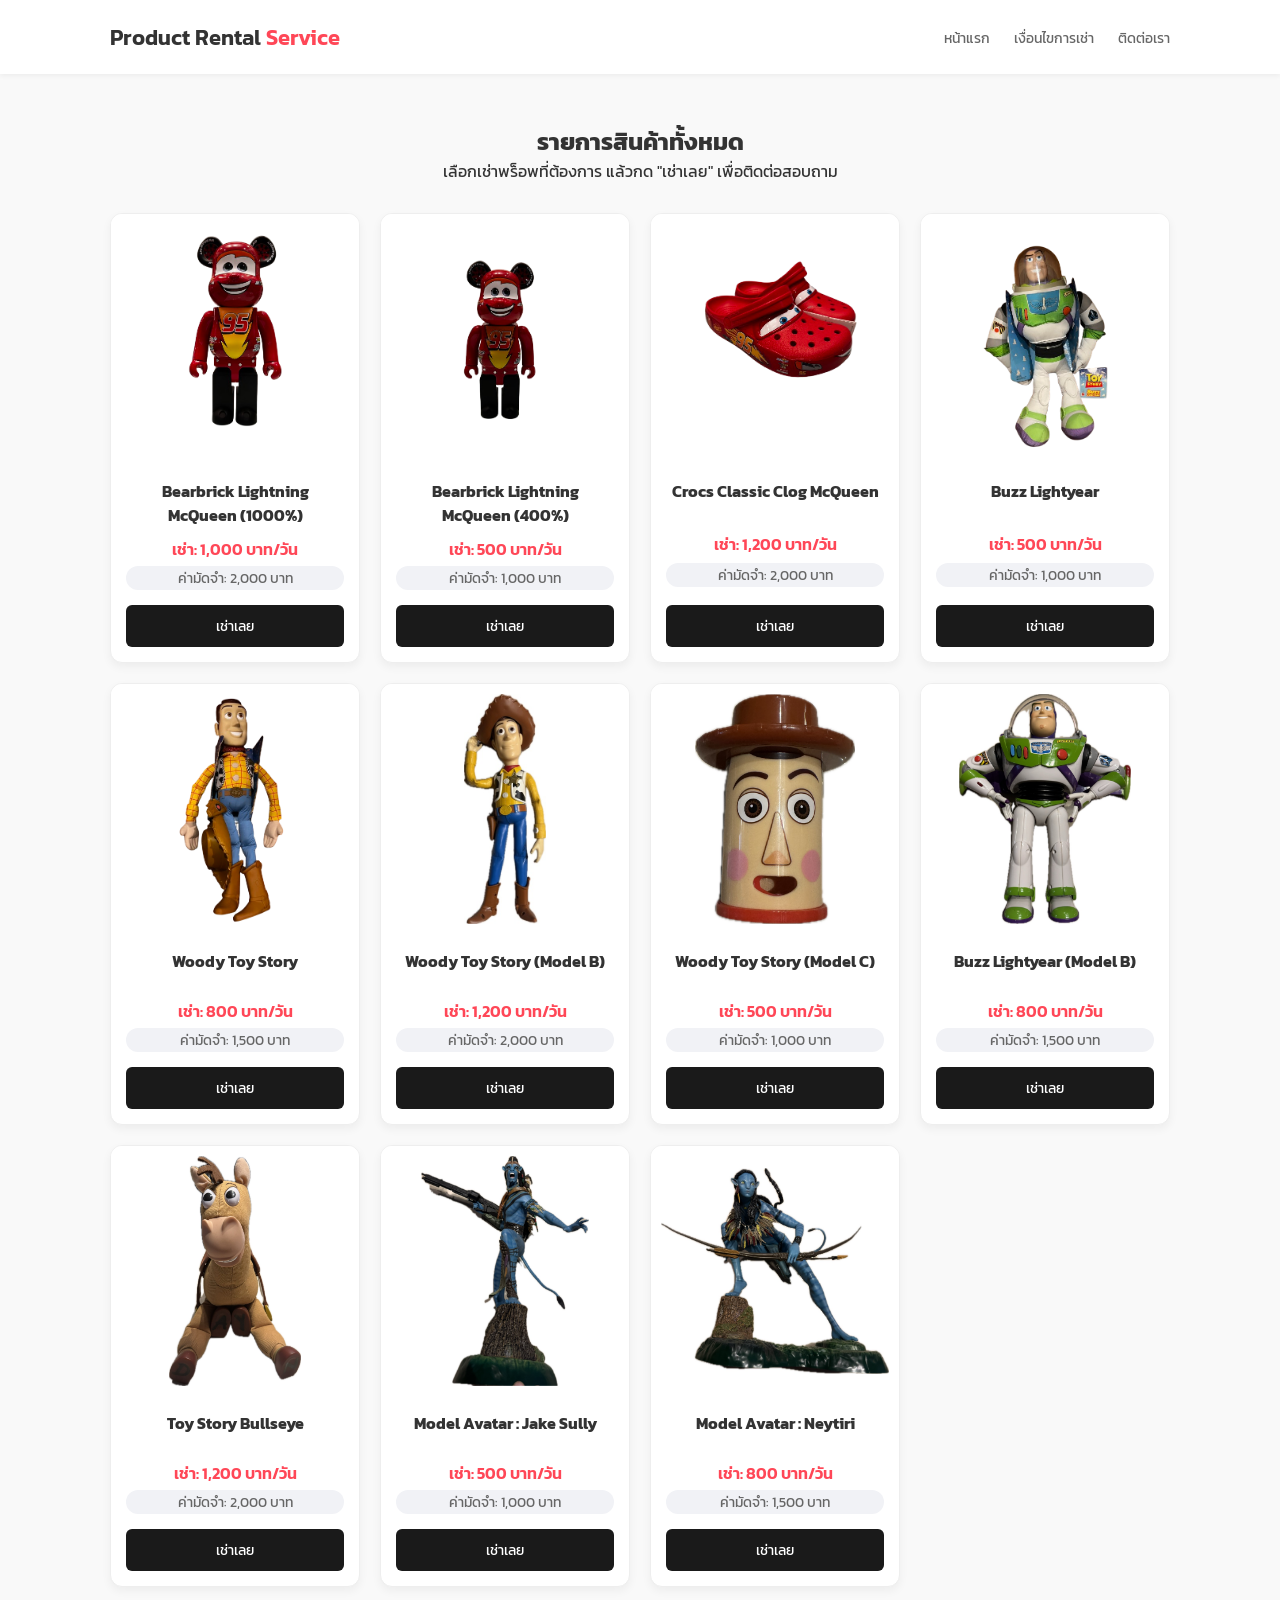
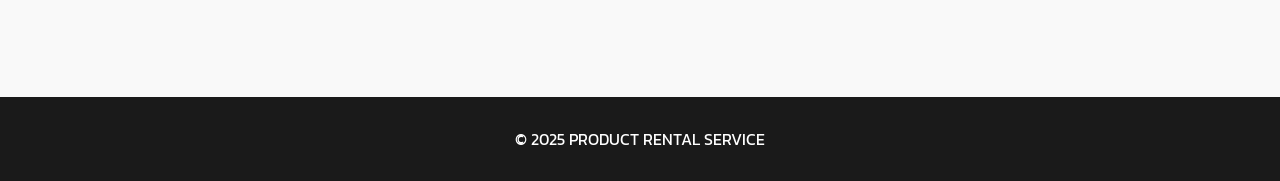
==== commit b92f3f1e: "Add files via upload" ====
--- a/index.html
+++ b/index.html
@@ -40,8 +40,6 @@
     </div>
   </main>
 
-  <footer>
-    <p>© 2025 PRODUCT RENTAL SERVICE</p>
-  </footer>
+  <footer><p>© 2025 PRODUCT RENTAL SERVICE</p></footer>
 </body>
 </html>
--- a/style.css
+++ b/style.css
@@ -375,4 +375,87 @@
 }
 
 .terms-content { max-width: 800px; margin: 0 auto; padding: 20px; }
-.terms-card { background: #fff; padding: 20px; border-radius: 10px; border: 1px solid #eee; margin-bottom: 15px; }+.terms-card { background: #fff; padding: 20px; border-radius: 10px; border: 1px solid #eee; margin-bottom: 15px; }
+
+/* การตั้งค่าพื้นฐาน */
+* {
+  margin: 0;
+  padding: 0;
+  box-sizing: border-box;
+  font-family: 'Kanit', sans-serif;
+}
+
+body { background-color: #f9f9f9; color: #333; }
+.container { max-width: 1100px; margin: 0 auto; padding: 0 20px; }
+
+/* Header & Nav */
+header {
+  background: #fff;
+  padding: 20px 0;
+  box-shadow: 0 2px 5px rgba(0,0,0,0.05);
+  margin-bottom: 20px;
+}
+.header-flex { display: flex; justify-content: space-between; align-items: center; }
+.sub-title { color: #ff4757; }
+nav a { text-decoration: none; color: #666; margin-left: 20px; transition: 0.3s; }
+nav a:hover { color: #ff4757; }
+
+/* Card System */
+.catalog-header { text-align: center; padding: 30px 0; }
+.product-grid { display: grid; grid-template-columns: repeat(auto-fill, minmax(250px, 1fr)); gap: 20px; }
+.product-card {
+  background: #fff;
+  border-radius: 12px;
+  overflow: hidden;
+  box-shadow: 0 4px 10px rgba(0,0,0,0.05);
+  text-align: center;
+}
+.img-box { height: 250px; display: flex; align-items: center; justify-content: center; padding: 10px; }
+.img-box img { max-width: 100%; max-height: 100%; object-fit: contain; }
+.info { padding: 15px; }
+.price { color: #ff4757; font-weight: 600; margin-bottom: 5px; }
+.deposit {
+  font-size: 0.85rem;
+  color: #666;
+  background: #f1f2f6;
+  padding: 2px 10px;
+  border-radius: 15px;
+  display: inline-block;
+  margin-bottom: 15px;
+}
+.btn {
+  display: block;
+  background: #1a1a1a;
+  color: #fff;
+  text-decoration: none;
+  padding: 10px;
+  border-radius: 6px;
+  transition: 0.3s;
+}
+.btn:hover { background: #ff4757; }
+
+/* Terms Page */
+.terms-content { max-width: 800px; margin: 0 auto 50px; }
+.terms-card {
+  background: #fff;
+  padding: 25px;
+  border-radius: 10px;
+  margin-bottom: 20px;
+  border-left: 5px solid #ff4757;
+  box-shadow: 0 2px 10px rgba(0,0,0,0.03);
+}
+.terms-card h3 { color: #ff4757; margin-bottom: 15px; }
+.terms-card ul { padding-left: 20px; }
+.terms-card ul li { margin-bottom: 8px; color: #555; }
+.terms-card.highlight { background-color: #fff5f6; border: 2px dashed #ff4757; border-left: none; }
+.line-btn {
+  display: block;
+  background: #00b900;
+  color: #fff !important;
+  text-align: center;
+  padding: 15px;
+  border-radius: 8px;
+  text-decoration: none;
+  font-weight: 600;
+}
+footer { background: #1a1a1a; color: #fff; text-align: center; padding: 30px; margin-top: 50px; }
